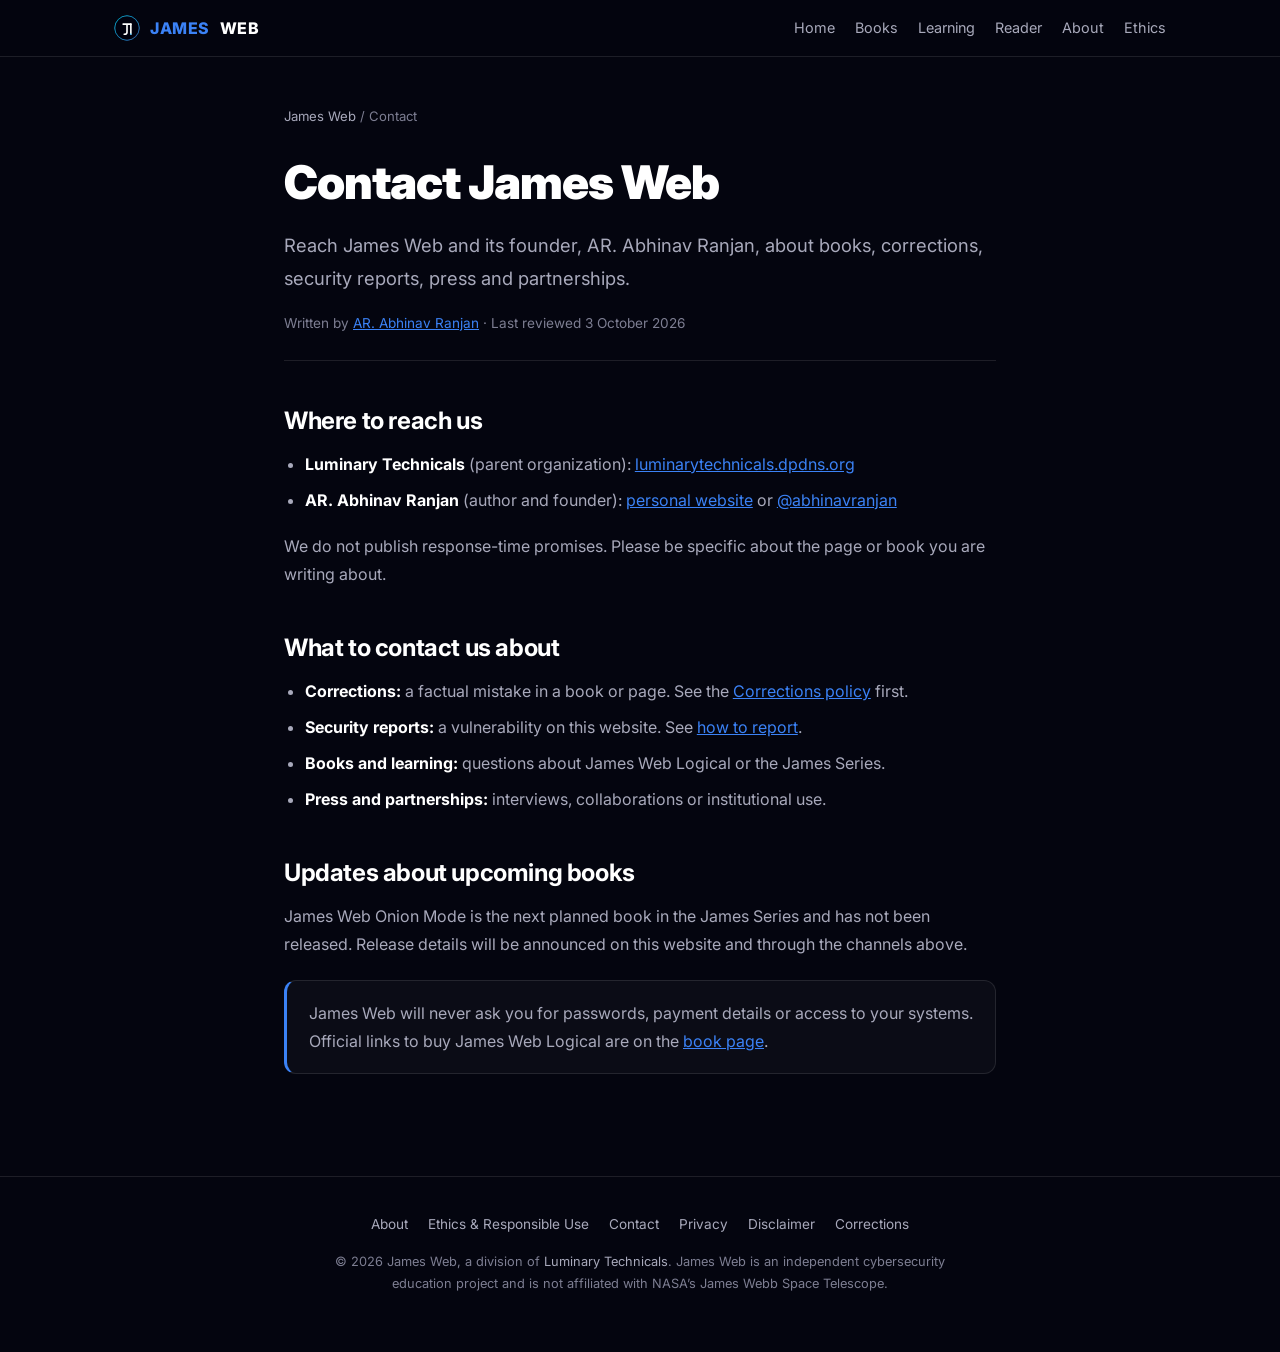
==== contact/index.html @ 39fffa8f "Add files via upload" ====
<!DOCTYPE html>
<html lang="en">
<head>
  <meta charset="UTF-8">
  <meta name="viewport" content="width=device-width, initial-scale=1.0">
  <meta name="theme-color" content="#04050f">
  <title>Contact James Web | Luminary Technicals</title>
  <meta name="description" content="How to contact James Web and Luminary Technicals about books, corrections, security reports, press or partnerships.">
  <meta name="author" content="AR. Abhinav Ranjan">
  <meta name="robots" content="index, follow, max-snippet:-1, max-image-preview:large, max-video-preview:-1">
  <link rel="canonical" href="https://jamesweb.dpdns.org/contact/">
  <link rel="sitemap" type="application/xml" href="/sitemap.xml">
  <meta property="og:type" content="website">
  <meta property="og:title" content="Contact James Web | Luminary Technicals">
  <meta property="og:description" content="How to contact James Web and Luminary Technicals about books, corrections, security reports, press or partnerships.">
  <meta property="og:site_name" content="James Web">
  <meta property="og:url" content="https://jamesweb.dpdns.org/contact/">
  <meta property="og:image" content="https://jamesweb.dpdns.org/assets/images/og-image.jpg">
  <meta property="og:image:secure_url" content="https://jamesweb.dpdns.org/assets/images/og-image.jpg">
  <meta property="og:image:type" content="image/jpeg">
  <meta property="og:image:width" content="1200">
  <meta property="og:image:height" content="675">
  <meta property="og:image:alt" content="Contact James Web Portal">
  <meta property="og:locale" content="en_IN">

  <meta name="twitter:card" content="summary_large_image">
  <meta name="twitter:title" content="Contact James Web | Luminary Technicals">
  <meta name="twitter:description" content="How to contact James Web and Luminary Technicals about books, corrections, security reports, press or partnerships.">
  <meta name="twitter:image" content="https://jamesweb.dpdns.org/assets/images/og-image.jpg">
  <meta name="twitter:image:alt" content="Contact James Web Portal">
  <meta name="twitter:creator" content="@arabhinavranjan">
  <link rel="icon" type="image/svg+xml" href="/assets/images/logo.svg">
  <link rel="apple-touch-icon" href="/assets/images/apple-touch-icon.png">
  <link rel="manifest" href="/manifest.json">
  <link rel="preconnect" href="https://fonts.googleapis.com">
  <link rel="preconnect" href="https://fonts.gstatic.com" crossorigin>
  <link href="https://fonts.googleapis.com/css2?family=Inter:wght@400;600;800;900&display=swap" rel="stylesheet">
  <link rel="stylesheet" href="/assets/css/site-pages.css">
  <script type="application/ld+json">
{
  "@context": "https://schema.org",
  "@graph": [
    {
      "@type": "WebSite",
      "@id": "https://jamesweb.dpdns.org/#website",
      "url": "https://jamesweb.dpdns.org/",
      "name": "James Web",
      "alternateName": [
        "James Web Portal",
        "James Series",
        "jamesweb.dpdns.org"
      ],
      "description": "Free cybersecurity and legal ethical-hacking education from the James Series.",
      "disambiguatingDescription": "James Web is an independent cybersecurity and ethical hacking education division of Luminary Technicals. It is not affiliated with NASA, ESA, CSA, or the James Webb Space Telescope (JWST).",
      "inLanguage": "en-IN",
      "publisher": {
        "@id": "https://jamesweb.dpdns.org/#james-web"
      },
      "creator": {
        "@id": "https://jamesweb.dpdns.org/#person"
      }
    },
    {
      "@type": "ContactPage",
      "@id": "https://jamesweb.dpdns.org/contact/#webpage",
      "url": "https://jamesweb.dpdns.org/contact/",
      "name": "Contact James Web | Luminary Technicals",
      "description": "How to contact James Web and Luminary Technicals about books, corrections, security reports, press or partnerships.",
      "inLanguage": "en-IN",
      "isPartOf": {
        "@id": "https://jamesweb.dpdns.org/#website"
      },
      "about": {
        "@id": "https://jamesweb.dpdns.org/#james-web"
      },
      "author": {
        "@id": "https://jamesweb.dpdns.org/#person"
      },
      "publisher": {
        "@id": "https://jamesweb.dpdns.org/#james-web"
      },
      "dateModified": "2026-10-03",
      "primaryImageOfPage": {
        "@type": "ImageObject",
        "url": "https://jamesweb.dpdns.org/assets/images/icon-512.png"
      },
      "speakable": {
        "@type": "SpeakableSpecification",
        "cssSelector": [
          ".speakable"
        ]
      },
      "breadcrumb": {
        "@id": "https://jamesweb.dpdns.org/contact/#breadcrumb"
      }
    },
    {
      "@type": "BreadcrumbList",
      "itemListElement": [
        {
          "@type": "ListItem",
          "position": 1,
          "name": "James Web",
          "item": "https://jamesweb.dpdns.org/"
        },
        {
          "@type": "ListItem",
          "position": 2,
          "name": "Contact",
          "item": "https://jamesweb.dpdns.org/contact/"
        }
      ],
      "@id": "https://jamesweb.dpdns.org/contact/#breadcrumb"
    },
    {
      "@type": "Organization",
      "@id": "https://jamesweb.dpdns.org/#organization",
      "name": "Luminary Technicals",
      "url": "https://luminarytechnicals.dpdns.org",
      "founder": {
        "@id": "https://jamesweb.dpdns.org/#person"
      },
      "department": [
        {
          "@id": "https://jamesweb.dpdns.org/#james-web"
        },
        {
          "@id": "https://jamesweb.dpdns.org/#luminary-books"
        }
      ]
    },
    {
      "@type": "Organization",
      "@id": "https://jamesweb.dpdns.org/#james-web",
      "name": "James Web",
      "alternateName": [
        "James Web Portal",
        "James Series"
      ],
      "url": "https://jamesweb.dpdns.org/",
      "logo": {
        "@type": "ImageObject",
        "url": "https://jamesweb.dpdns.org/assets/images/icon-512.png",
        "width": 512,
        "height": 512
      },
      "description": "James Web is a division of Luminary Technicals focused on legal ethical-hacking learning and research. It publishes the James Series of books and a free online reader.",
      "disambiguatingDescription": "James Web is an independent cybersecurity and ethical hacking education division of Luminary Technicals. It is not affiliated with NASA, ESA, CSA, or the James Webb Space Telescope (JWST).",
      "parentOrganization": {
        "@id": "https://jamesweb.dpdns.org/#organization"
      },
      "founder": {
        "@id": "https://jamesweb.dpdns.org/#person"
      },
      "slogan": "Learn. Practice. Protect.",
      "knowsAbout": [
        "Ethical hacking",
        "Network security",
        "Web security",
        "Cybersecurity education",
        "Digital logic",
        "Legal practice labs"
      ]
    },
    {
      "@type": "Organization",
      "@id": "https://jamesweb.dpdns.org/#luminary-books",
      "name": "Luminary Books",
      "description": "The publishing imprint of Luminary Technicals. It publishes the James Series.",
      "parentOrganization": {
        "@id": "https://jamesweb.dpdns.org/#organization"
      }
    },
    {
      "@type": "Person",
      "@id": "https://jamesweb.dpdns.org/#person",
      "name": "AR. Abhinav Ranjan",
      "alternateName": "Abhinav Ranjan",
      "url": "https://abhinavranjan.netlify.app",
      "image": "https://abhinavranjan.qzz.io/images/profile.png",
      "jobTitle": "Cybersecurity Educator and Founder, Luminary Technicals",
      "description": "Cybersecurity educator from India and founder of Luminary Technicals, the organization behind James Web. Author of James Web Logical.",
      "nationality": {
        "@type": "Country",
        "name": "India"
      },
      "worksFor": {
        "@id": "https://jamesweb.dpdns.org/#organization"
      },
      "sameAs": [
        "https://abhinavranjan.qzz.io",
        "https://twitter.com/abhinavranjan",
        "https://luminarytechnicals.dpdns.org"
      ],
      "knowsAbout": [
        "Ethical hacking",
        "Network security",
        "Cybersecurity education"
      ]
    }
  ]
}
  </script>
</head>
<body>
  <a class="skip-link" href="#main-content">Skip to content</a>
  <header class="site-header"><div class="site-header-inner">
    <a class="brand" href="/"><img src="/assets/images/logo.svg" alt="" width="26" height="26"><span>JAMES</span> WEB</a>
    <nav class="site-nav" aria-label="Main navigation"><a href="/">Home</a><a href="/#books">Books</a><a href="/learning/">Learning</a><a href="/reader/">Reader</a><a href="/about/">About</a><a href="/ethics/">Ethics</a></nav>
  </div></header>
  <main id="main-content">
    <nav class="crumbs" aria-label="Breadcrumb"><a href="/">James Web</a> / Contact</nav>
    <article>
      <h1>Contact James Web</h1>
      <p class="lede speakable">Reach James Web and its founder, AR. Abhinav Ranjan, about books, corrections, security reports, press and partnerships.</p>
      <p class="byline">Written by <a href="/about/">AR. Abhinav Ranjan</a> &middot; Last reviewed <time datetime="2026-10-03">3 October 2026</time></p>

      <h2 id="channels">Where to reach us</h2>
      <ul>
        <li><strong>Luminary Technicals</strong> (parent organization): <a href="https://luminarytechnicals.dpdns.org">luminarytechnicals.dpdns.org</a></li>
        <li><strong>AR. Abhinav Ranjan</strong> (author and founder): <a href="https://abhinavranjan.netlify.app">personal website</a> or <a href="https://twitter.com/abhinavranjan">@abhinavranjan</a></li>
      </ul>
      <p>We do not publish response-time promises. Please be specific about the page or book you are writing about.</p>

      <h2 id="topics">What to contact us about</h2>
      <ul>
        <li><strong>Corrections:</strong> a factual mistake in a book or page. See the <a href="/corrections/">Corrections policy</a> first.</li>
        <li><strong>Security reports:</strong> a vulnerability on this website. See <a href="/ethics/#reporting">how to report</a>.</li>
        <li><strong>Books and learning:</strong> questions about James Web Logical or the James Series.</li>
        <li><strong>Press and partnerships:</strong> interviews, collaborations or institutional use.</li>
      </ul>

      <h2 id="updates">Updates about upcoming books</h2>
      <p>James Web Onion Mode is the next planned book in the James Series and has not been released. Release details will be announced on this website and through the channels above.</p>
      <div class="callout"><p>James Web will never ask you for passwords, payment details or access to your systems. Official links to buy James Web Logical are on the <a href="/logical/">book page</a>.</p></div>

    </article>
  </main>
  <footer class="site-footer">
    <nav aria-label="Footer"><a href="/about/">About</a><a href="/ethics/">Ethics &amp; Responsible Use</a><a href="/contact/">Contact</a><a href="/privacy/">Privacy</a><a href="/disclaimer/">Disclaimer</a><a href="/corrections/">Corrections</a></nav>
    <p>&copy; 2026 James Web, a division of <a href="https://luminarytechnicals.dpdns.org">Luminary Technicals</a>. James Web is an independent cybersecurity education project and is not affiliated with NASA&rsquo;s James Webb Space Telescope.</p>
  </footer>
</body>
</html>
---- assets/css/site-pages.css ----
/* James Web — shared styles for the trust / policy pages */
:root { --bg:#04050f; --bg-accent:#0a0c1a; --text:#fff; --muted:#a8a9bb; --dim:#7d7e92; --blue:#3b82f6; --blue-glow:rgba(59,130,246,.5);
  --purple:#8b5cf6; --border:rgba(255,255,255,.1); --glass:rgba(255,255,255,.03); }
* { margin:0; padding:0; box-sizing:border-box; }
html { scroll-behavior:smooth; }
body { background:var(--bg); color:var(--text); font-family:'Inter',system-ui,-apple-system,sans-serif; line-height:1.75; -webkit-font-smoothing:antialiased; }
a { color:var(--blue); }
a:focus-visible, button:focus-visible { outline:2px solid var(--blue); outline-offset:3px; }
.skip-link { position:absolute; left:-999px; top:8px; background:var(--blue); color:#fff; padding:10px 16px; border-radius:8px; z-index:99; text-decoration:none; font-weight:700; }
.skip-link:focus { left:12px; }
.site-header { border-bottom:1px solid var(--border); background:rgba(4,5,15,.85); backdrop-filter:blur(12px); position:sticky; top:0; z-index:10; }
.site-header-inner { max-width:1100px; margin:0 auto; padding:14px 24px; display:flex; align-items:center; justify-content:space-between; gap:16px; flex-wrap:wrap; }
.brand { display:flex; align-items:center; gap:10px; color:var(--text); text-decoration:none; font-weight:800; letter-spacing:.5px; }
.brand img { width:26px; height:26px; }
.brand span { color:var(--blue); }
.site-nav { display:flex; gap:20px; flex-wrap:wrap; font-size:.9rem; }
.site-nav a { color:var(--muted); text-decoration:none; }
.site-nav a:hover, .site-nav a[aria-current="page"] { color:var(--text); }
main { max-width:760px; margin:0 auto; padding:48px 24px 80px; }
.crumbs { font-size:.82rem; color:var(--dim); margin-bottom:28px; }
.crumbs a { color:var(--muted); text-decoration:none; }
.crumbs a:hover { color:var(--text); }
h1 { font-size:clamp(2rem,5vw,2.9rem); line-height:1.15; letter-spacing:-1px; font-weight:900; margin-bottom:20px; }
.lede { font-size:1.15rem; color:var(--muted); margin-bottom:12px; }
.byline { font-size:.85rem; color:var(--dim); margin:18px 0 40px; padding-bottom:24px; border-bottom:1px solid var(--border); }
h2 { font-size:1.5rem; line-height:1.3; margin:44px 0 14px; letter-spacing:-.4px; scroll-margin-top:90px; }
h3 { font-size:1.12rem; margin:26px 0 8px; }
p { color:var(--muted); margin-bottom:16px; }
p strong, li strong { color:var(--text); }
ul, ol { margin:0 0 18px 1.3em; color:var(--muted); }
li { margin-bottom:8px; }
.flow { display:flex; flex-wrap:wrap; gap:8px; align-items:center; margin:8px 0 22px; font-weight:700; }
.flow span { padding:6px 12px; border:1px solid var(--border); border-radius:100px; background:var(--glass); font-size:.88rem; }
.flow i { color:var(--dim); font-style:normal; }
.callout { border:1px solid var(--border); border-left:3px solid var(--blue); background:var(--glass); border-radius:12px; padding:18px 22px; margin:22px 0; }
.callout p:last-child { margin-bottom:0; }
.store-row { display:flex; flex-wrap:wrap; gap:10px; margin:14px 0 8px; }
.btn-store { display:inline-flex; align-items:center; min-height:44px; padding:0 18px; border-radius:100px; border:1px solid rgba(255,255,255,.18); color:var(--text); text-decoration:none; font-weight:600; font-size:.9rem; background:var(--glass); }
.btn-store:hover, .btn-store:focus-visible { border-color:var(--blue); }
.btn-store-primary { background:var(--blue); border-color:var(--blue); }
.soon { display:inline-block; padding:3px 10px; border-radius:100px; font-size:.74rem; font-weight:700; color:var(--purple); border:1px solid var(--purple); margin-left:8px; vertical-align:middle; }
table { width:100%; border-collapse:collapse; margin:16px 0 24px; font-size:.92rem; }
th, td { text-align:left; padding:10px 12px; border-bottom:1px solid var(--border); color:var(--muted); vertical-align:top; }
th { color:var(--text); font-weight:700; }
.site-footer { border-top:1px solid var(--border); padding:36px 24px 56px; text-align:center; font-size:.85rem; color:var(--dim); }
.site-footer nav { margin-bottom:14px; display:flex; gap:8px 20px; justify-content:center; flex-wrap:wrap; }
.site-footer a { color:var(--muted); text-decoration:none; }
.site-footer p { color:var(--dim); margin:8px auto 0; max-width:640px; font-size:.8rem; }
.author-hero-card { display: flex; gap: 24px; align-items: center; background: var(--glass); border: 1px solid var(--border); border-radius: 16px; padding: 24px; margin: 24px 0 32px; backdrop-filter: blur(10px); flex-wrap: wrap; }
.author-hero-avatar { width: 100px; height: 100px; border-radius: 50%; border: 2px solid var(--blue); object-fit: cover; flex-shrink: 0; }
.author-hero-details { flex: 1; min-width: 240px; }
.author-hero-details h3 { margin: 0 0 6px; font-size: 1.3rem; color: var(--text); }
.author-hero-title { font-size: 0.88rem; color: var(--blue); font-weight: 600; margin-bottom: 8px; }
.award-badge-list { display: flex; flex-wrap: wrap; gap: 8px; margin: 12px 0; }
.award-badge { display: inline-flex; align-items: center; gap: 6px; font-size: 0.78rem; font-weight: 700; background: rgba(234, 179, 8, 0.1); border: 1px solid rgba(234, 179, 8, 0.4); color: #fde047; padding: 4px 12px; border-radius: 100px; }
.award-badge-blue { background: rgba(59, 130, 246, 0.1); border-color: rgba(59, 130, 246, 0.4); color: #93c5fd; }
.author-links-row { display: flex; flex-wrap: wrap; gap: 8px; margin-top: 14px; font-size: 0.85rem; }
.author-links-row a { display: inline-flex; align-items: center; gap: 6px; color: var(--muted); text-decoration: none; padding: 4px 12px; border: 1px solid var(--border); border-radius: 8px; transition: all 0.2s; }
.author-links-row a:hover { color: var(--text); border-color: var(--blue); background: rgba(59,130,246,0.1); }
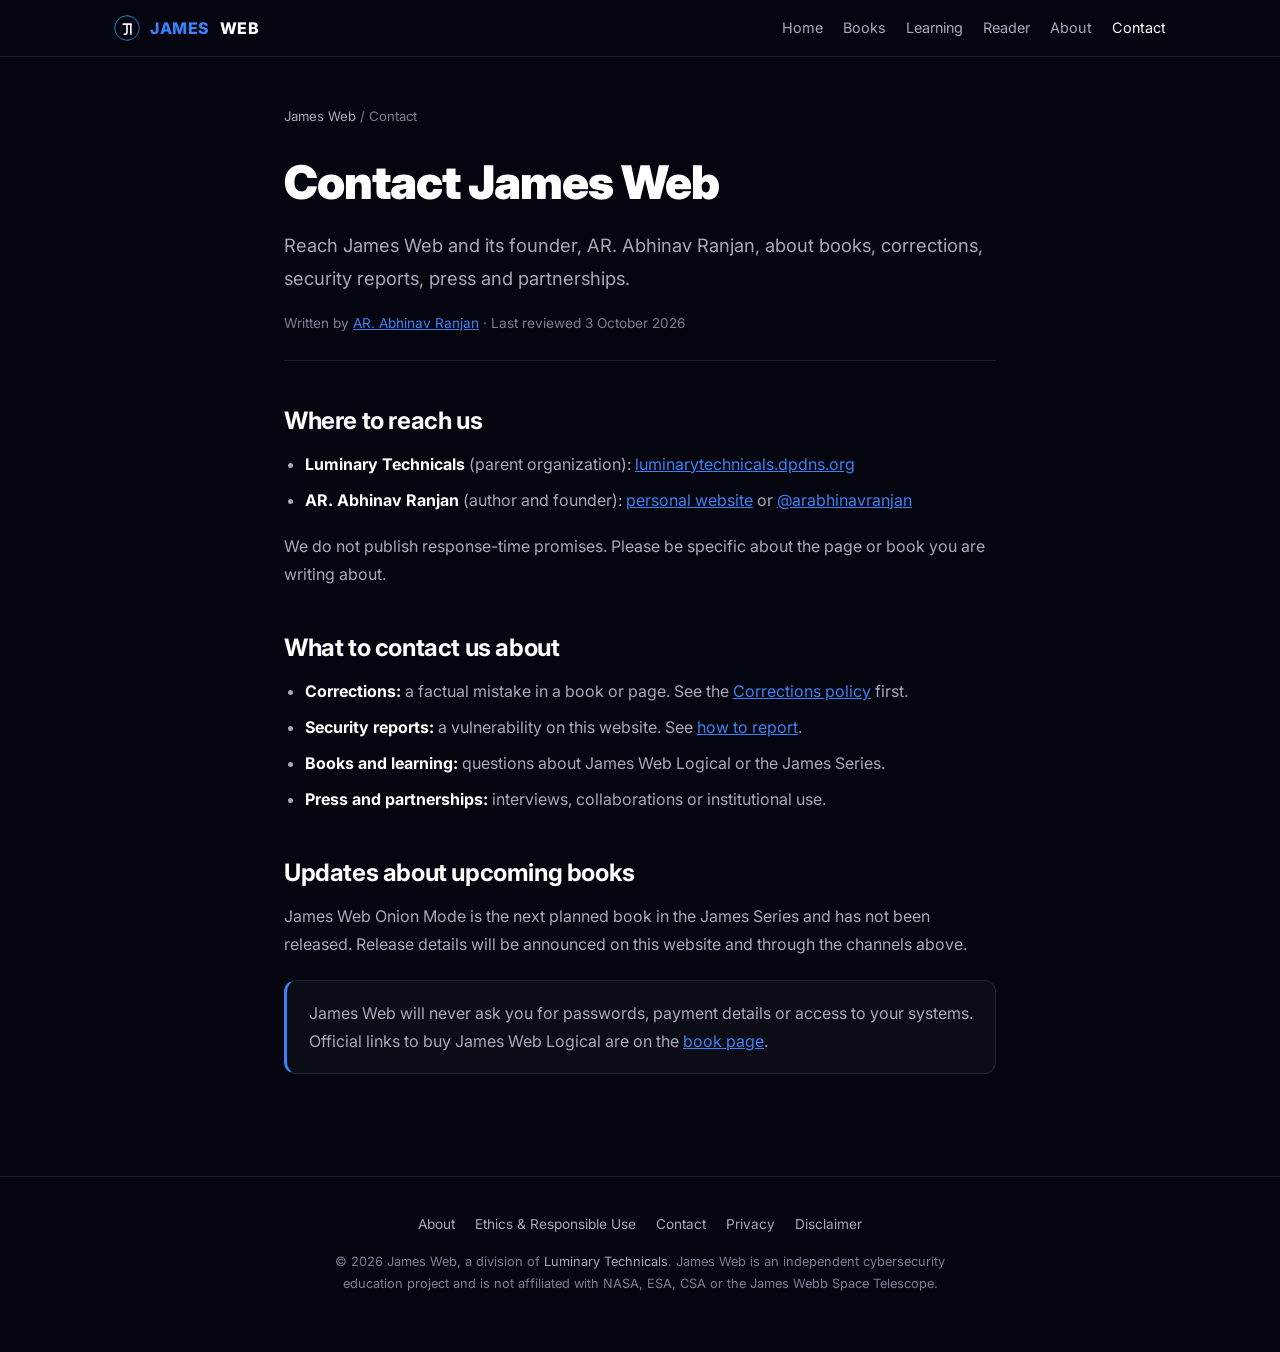
==== commit 1e1d9916: "Fix X/Twitter handle to @arabhinavranjan in contact page and structured data" ====
--- a/contact/index.html
+++ b/contact/index.html
@@ -51,7 +51,7 @@
         "jamesweb.dpdns.org"
       ],
       "description": "Free cybersecurity and legal ethical-hacking education from the James Series.",
-      "disambiguatingDescription": "James Web is an independent cybersecurity and ethical hacking education division of Luminary Technicals. It is not affiliated with NASA, ESA, CSA, or the James Webb Space Telescope (JWST).",
+      "disambiguatingDescription": "James Web is an independent cybersecurity and ethical hacking education division of Luminary Technicals. It is not affiliated with NASA, ESA, CSA, or the James [...]",
       "inLanguage": "en-IN",
       "publisher": {
         "@id": "https://jamesweb.dpdns.org/#james-web"
@@ -145,7 +145,7 @@
         "height": 512
       },
       "description": "James Web is a division of Luminary Technicals focused on legal ethical-hacking learning and research. It publishes the James Series of books and a free online reader.",
-      "disambiguatingDescription": "James Web is an independent cybersecurity and ethical hacking education division of Luminary Technicals. It is not affiliated with NASA, ESA, CSA, or the James Webb Space Telescope (JWST).",
+      "disambiguatingDescription": "James Web is an independent cybersecurity and ethical hacking education division of Luminary Technicals. It is not affiliated with NASA, ESA, CSA, or the James[...]",
       "parentOrganization": {
         "@id": "https://jamesweb.dpdns.org/#organization"
       },
@@ -189,7 +189,7 @@
       },
       "sameAs": [
         "https://abhinavranjan.qzz.io",
-        "https://twitter.com/abhinavranjan",
+        "https://twitter.com/arabhinavranjan",
         "https://luminarytechnicals.dpdns.org"
       ],
       "knowsAbout": [
@@ -206,7 +206,7 @@
   <a class="skip-link" href="#main-content">Skip to content</a>
   <header class="site-header"><div class="site-header-inner">
     <a class="brand" href="/"><img src="/assets/images/logo.svg" alt="" width="26" height="26"><span>JAMES</span> WEB</a>
-    <nav class="site-nav" aria-label="Main navigation"><a href="/">Home</a><a href="/#books">Books</a><a href="/learning/">Learning</a><a href="/reader/">Reader</a><a href="/about/">About</a><a href="/ethics/">Ethics</a></nav>
+    <nav class="site-nav" aria-label="Main navigation"><a href="/">Home</a><a href="/#books">Books</a><a href="/learning/">Learning</a><a href="/reader/">Reader</a><a href="/about/">About</a><a href="/contact/" aria-current="page">Contact</a></nav>
   </div></header>
   <main id="main-content">
     <nav class="crumbs" aria-label="Breadcrumb"><a href="/">James Web</a> / Contact</nav>
@@ -218,7 +218,7 @@
       <h2 id="channels">Where to reach us</h2>
       <ul>
         <li><strong>Luminary Technicals</strong> (parent organization): <a href="https://luminarytechnicals.dpdns.org">luminarytechnicals.dpdns.org</a></li>
-        <li><strong>AR. Abhinav Ranjan</strong> (author and founder): <a href="https://abhinavranjan.netlify.app">personal website</a> or <a href="https://twitter.com/abhinavranjan">@abhinavranjan</a></li>
+        <li><strong>AR. Abhinav Ranjan</strong> (author and founder): <a href="https://abhinavranjan.netlify.app">personal website</a> or <a href="https://twitter.com/arabhinavranjan">@arabhinavranjan</a></li>
       </ul>
       <p>We do not publish response-time promises. Please be specific about the page or book you are writing about.</p>
 
@@ -237,8 +237,8 @@
     </article>
   </main>
   <footer class="site-footer">
-    <nav aria-label="Footer"><a href="/about/">About</a><a href="/ethics/">Ethics &amp; Responsible Use</a><a href="/contact/">Contact</a><a href="/privacy/">Privacy</a><a href="/disclaimer/">Disclaimer</a><a href="/corrections/">Corrections</a></nav>
-    <p>&copy; 2026 James Web, a division of <a href="https://luminarytechnicals.dpdns.org">Luminary Technicals</a>. James Web is an independent cybersecurity education project and is not affiliated with NASA&rsquo;s James Webb Space Telescope.</p>
+    <nav aria-label="Footer"><a href="/about/">About</a><a href="/ethics/">Ethics &amp; Responsible Use</a><a href="/contact/">Contact</a><a href="/privacy/">Privacy</a><a href="/disclaimer/">Disclaimer</a></nav>
+    <p>&copy; 2026 James Web, a division of <a href="https://luminarytechnicals.dpdns.org">Luminary Technicals</a>. James Web is an independent cybersecurity education project and is not affiliated with NASA, ESA, CSA or the James Webb Space Telescope.</p>
   </footer>
 </body>
 </html>
